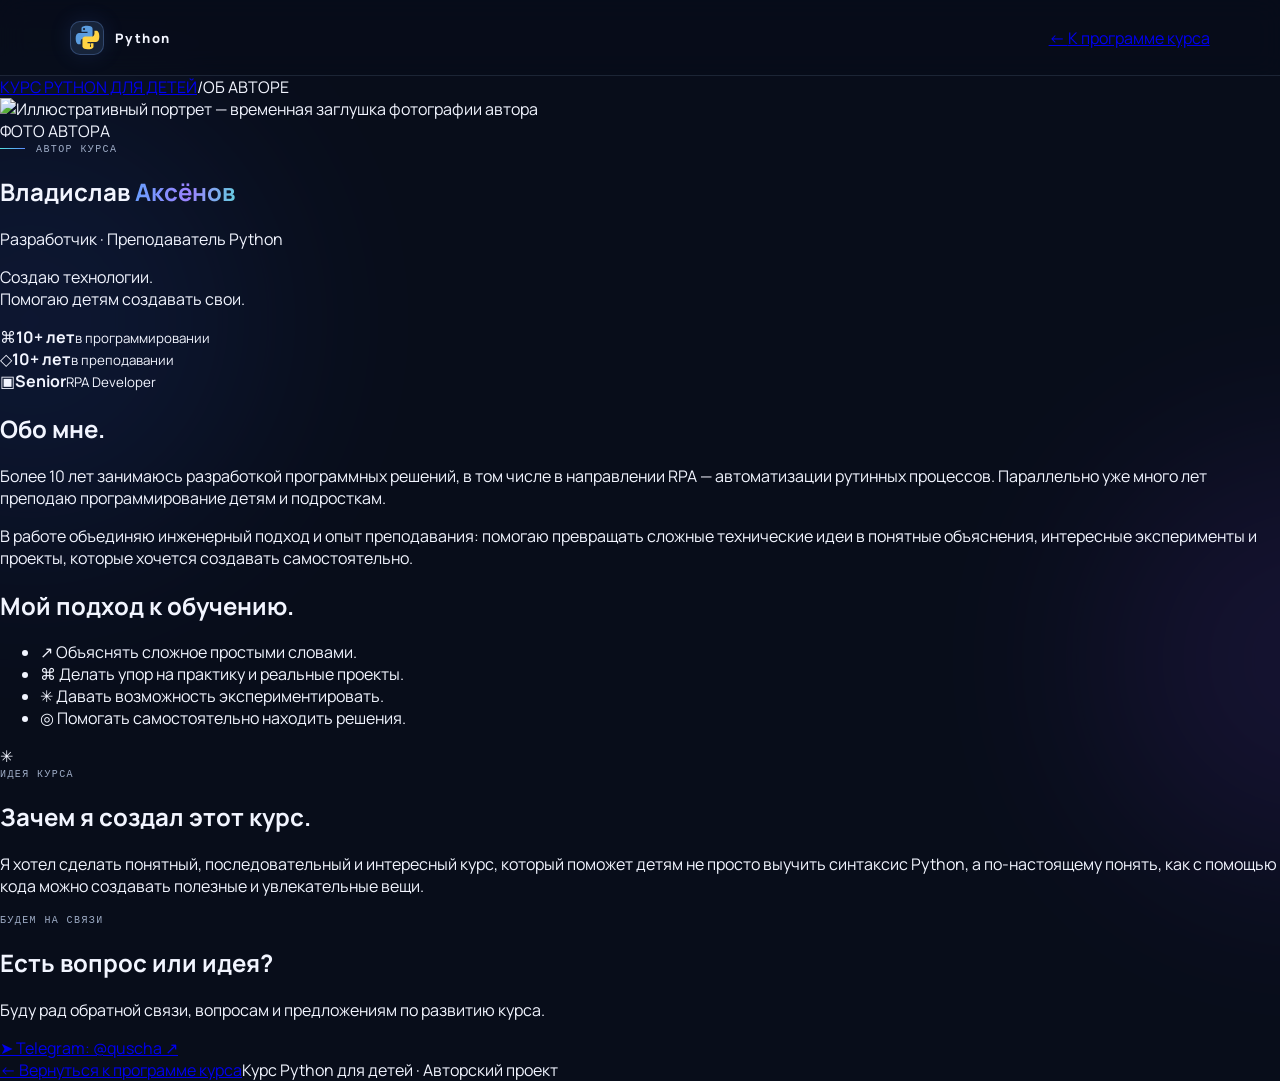
==== about.html @ 87607d3a "Create modern author profile page" ====
<!doctype html>
<html lang="ru">
<head>
  <meta charset="utf-8">
  <meta name="viewport" content="width=device-width, initial-scale=1">
  <meta name="theme-color" content="#080d1a">
  <meta name="description" content="Владислав Аксёнов — автор практического курса Python для детей. Разработчик и преподаватель.">
  <title>Об авторе — курс Python для детей</title>
  <link rel="preconnect" href="https://fonts.googleapis.com">
  <link rel="preconnect" href="https://fonts.gstatic.com" crossorigin>
  <link href="https://fonts.googleapis.com/css2?family=DM+Mono:wght@400;500&family=Manrope:wght@400;500;600;700;800&display=swap" rel="stylesheet">
  <link rel="stylesheet" href="css/style.css">
  <link rel="stylesheet" href="css/author.css">
</head>
<body class="author-page">
  <div class="ambient ambient-one"></div><div class="ambient ambient-two"></div>
  <header class="topbar author-topbar">
    <a class="brand" href="index.html" aria-label="На главную курса Python">
      <span class="brand-mark" aria-hidden="true"><svg viewBox="0 0 32 32" focusable="false"><path fill="#5B9DDF" d="M15.8 2C8.6 2 8.9 5.1 8.9 5.1v4.2h7.1v1.3H6.1S2 10.1 2 17.1s3.6 6.8 3.6 6.8h2.2v-3.1s-.1-3.7 3.6-3.7h7.1s3.5.1 3.5-3.4V5.8S22.5 2 15.8 2Zm-3.9 2.7a1.3 1.3 0 1 1 0 2.6 1.3 1.3 0 0 1 0-2.6Z"/><path fill="#FFD343" d="M16.2 30c7.2 0 6.9-3.1 6.9-3.1v-4.2H16v-1.3h9.9s4.1.5 4.1-6.5-3.6-6.8-3.6-6.8h-2.2v3.1s.1 3.7-3.6 3.7h-7.1S10 14.8 10 18.3v7.9S9.5 30 16.2 30Zm3.9-2.7a1.3 1.3 0 1 1 0-2.6 1.3 1.3 0 0 1 0-2.6Z"/></svg></span><span>Python</span>
    </a>
    <a class="topbar-author-link" href="index.html">← <span>К программе курса</span></a>
  </header>

  <main class="author-shell">
    <div class="author-breadcrumb"><a href="index.html">КУРС PYTHON ДЛЯ ДЕТЕЙ</a><span>/</span><span>ОБ АВТОРЕ</span></div>

    <section class="author-hero" aria-labelledby="author-name">
      <div class="author-photo-wrap">
        <img class="author-photo" src="assets/author-placeholder.svg" alt="Иллюстративный портрет — временная заглушка фотографии автора">
        <div class="photo-corner photo-corner-top"></div><div class="photo-corner photo-corner-bottom"></div>
        <span class="photo-note">ФОТО АВТОРА</span>
      </div>

      <div class="author-intro">
        <div class="eyebrow"><span class="eyebrow-line"></span> АВТОР КУРСА</div>
        <h1 id="author-name">Владислав <span class="gradient-text">Аксёнов</span></h1>
        <p class="author-role">Разработчик · Преподаватель Python</p>
        <p class="author-manifesto">Создаю технологии.<br>Помогаю детям создавать свои.</p>

        <div class="author-stats" aria-label="Опыт и специализация">
          <article class="author-stat"><span class="stat-icon" aria-hidden="true">⌘</span><strong>10+ лет</strong><small>в программировании</small></article>
          <article class="author-stat"><span class="stat-icon" aria-hidden="true">◇</span><strong>10+ лет</strong><small>в преподавании</small></article>
          <article class="author-stat"><span class="stat-icon" aria-hidden="true">▣</span><strong>Senior</strong><small>RPA Developer</small></article>
        </div>

        <div class="author-details">
          <section class="author-about">
            <h2>Обо мне<span>.</span></h2>
            <p>Более 10 лет занимаюсь разработкой программных решений, в том числе в направлении RPA — автоматизации рутинных процессов. Параллельно уже много лет преподаю программирование детям и подросткам.</p>
            <p>В работе объединяю инженерный подход и опыт преподавания: помогаю превращать сложные технические идеи в понятные объяснения, интересные эксперименты и проекты, которые хочется создавать самостоятельно.</p>
          </section>
          <section class="author-approach">
            <h2>Мой подход к обучению<span>.</span></h2>
            <ul class="approach-list">
              <li><span>↗</span> Объяснять сложное простыми словами.</li>
              <li><span>⌘</span> Делать упор на практику и реальные проекты.</li>
              <li><span>✳</span> Давать возможность экспериментировать.</li>
              <li><span>◎</span> Помогать самостоятельно находить решения.</li>
            </ul>
          </section>
        </div>
      </div>
    </section>

    <section class="author-bottom">
      <article class="author-mission">
        <div class="mission-mark" aria-hidden="true">✳</div>
        <div><div class="eyebrow">ИДЕЯ КУРСА</div><h2>Зачем я создал этот курс<span>.</span></h2>
          <p>Я хотел сделать понятный, последовательный и интересный курс, который поможет детям не просто выучить синтаксис Python, а по-настоящему понять, как с помощью кода можно создавать полезные и увлекательные вещи.</p>
        </div>
      </article>
      <article class="author-contact">
        <div class="eyebrow">БУДЕМ НА СВЯЗИ</div><h2>Есть вопрос или идея?</h2>
        <p>Буду рад обратной связи, вопросам и предложениям по развитию курса.</p>
        <a class="author-telegram" href="https://t.me/quscha" target="_blank" rel="noopener noreferrer"><span aria-hidden="true">➤</span> Telegram: @quscha <span class="telegram-arrow" aria-hidden="true">↗</span></a>
      </article>
    </section>
    <footer class="author-footer"><a href="index.html">← Вернуться к программе курса</a><span>Курс Python для детей · Авторский проект</span></footer>
  </main>
</body>
</html>
---- css/style.css ----
:root{--bg:#080d1a;--panel:#10182a;--panel-2:#131e33;--text:#f2f5ff;--muted:#929db4;--blue:#5a8cff;--cyan:#55e0dc;--purple:#a28aff;--line:rgba(160,181,225,.14);--mono:"DM Mono",monospace;--sans:"Manrope",sans-serif}
*{box-sizing:border-box}html{scroll-behavior:smooth}body{margin:0;background:var(--bg);color:var(--text);font-family:var(--sans);overflow-x:hidden}button,a{font:inherit}button{color:inherit}.ambient{position:absolute;pointer-events:none;border-radius:50%;filter:blur(100px);opacity:.13;z-index:-1}.ambient-one{width:460px;height:460px;background:#315bce;top:90px;left:-200px}.ambient-two{width:420px;height:420px;background:#713cce;top:450px;right:-240px}
.topbar{height:76px;padding:0 5.5vw;border-bottom:1px solid var(--line);display:flex;align-items:center;justify-content:space-between;position:relative;z-index:5;background:rgba(8,13,26,.72);backdrop-filter:blur(14px)}.brand{display:flex;gap:11px;align-items:center;text-decoration:none;color:var(--text);font-weight:800;letter-spacing:.12em;font-size:13px}.brand-mark{display:grid;place-items:center;width:34px;height:34px;border-radius:10px;background:#17243a;border:1px solid #6f9de94d;box-shadow:0 0 22px #557eff22}.brand-mark svg{display:block;width:27px;height:27px}.topbar-meta,.eyebrow,.progress-label{font:10px var(--mono);letter-spacing:.14em;color:#8e9bb5}.status-dot,.window-footer i{display:inline-block;width:6px;height:6px;border-radius:50%;background:var(--cyan);box-shadow:0 0 10px var(--cyan);margin-right:9px}.meta-divider{margin:0 14px;color:#4a5773}.icon-button{border:1px solid var(--line);background:#111a2c;border-radius:10px;width:40px;height:40px;font-size:19px;cursor:pointer}.menu-toggle{display:none}
.page-shell{width:min(1180px,89vw);margin:auto}.hero{min-height:625px;display:grid;grid-template-columns:1fr 1fr;align-items:center;gap:55px;padding-top:54px;padding-bottom:78px}.eyebrow{display:flex;align-items:center;gap:11px;color:#9eacc6}.eyebrow-line{width:25px;height:1px;background:linear-gradient(90deg,var(--cyan),var(--blue))}.hero h1{font-size:clamp(58px,7.2vw,96px);line-height:.99;letter-spacing:-.075em;margin:31px 0 23px;font-weight:800}.gradient-text{background:linear-gradient(100deg,#6b9dff 5%,#9c83ff 55%,#58ded8 110%);-webkit-background-clip:text;background-clip:text;color:transparent}.hero-description{max-width:425px;color:#a5b0c5;font-size:16px;line-height:1.8}.hero-actions{display:flex;align-items:center;gap:25px;margin-top:35px}.button{border:0;border-radius:10px;padding:15px 20px;font-size:13px;font-weight:700;cursor:pointer;transition:transform .2s,box-shadow .2s}.button:hover{transform:translateY(-2px)}.button-primary{background:linear-gradient(110deg,#477df5,#8164ed);box-shadow:0 9px 30px #5b74ee35;color:white}.button-primary span{font-size:18px;margin-left:18px}.text-link{font-size:12px;color:#aebad0;text-decoration:none}.text-link span{margin-left:8px;color:var(--cyan)}.hero-stats{display:flex;gap:42px;margin-top:55px}.hero-stats div{display:flex;flex-direction:column;gap:5px}.hero-stats strong{font:24px var(--mono);letter-spacing:-.06em}.hero-stats span{font:9px var(--mono);letter-spacing:.1em;color:#71809d}
.hero-visual{height:440px;position:relative;display:grid;place-items:center}.orbit{position:absolute;border:1px solid #8aa7ff16;border-radius:50%;transform:rotate(-24deg)}.orbit-a{width:460px;height:290px}.orbit-b{width:540px;height:360px;transform:rotate(25deg);border-color:#5ce2d51a}.code-window{position:relative;z-index:2;width:min(440px,100%);border:1px solid #94b2f32b;border-radius:15px;background:linear-gradient(145deg,#151f35ed,#0e1728f5);box-shadow:0 30px 90px #0008,0 0 55px #4977e51b;transform:rotate(-3deg)}.window-bar{height:47px;border-bottom:1px solid var(--line);display:flex;align-items:center;padding:0 17px;gap:15px;color:#8796b3;font:10px var(--mono)}.window-dots{display:flex;gap:5px}.window-dots i{width:7px;height:7px;border-radius:50%;background:#52617c}.window-dots i:first-child{background:#f17d8c}.window-dots i:nth-child(2){background:#f3c36b}.window-dots i:nth-child(3){background:#6bd8b1}.window-language{margin-left:auto;color:#668bff}.code-content{padding:22px 20px 25px;font:12px/2.3 var(--mono);color:#d9e4ff}.line-no{display:inline-block;width:31px;color:#53627f}.code-purple{color:#ba9cff}.code-blue{color:#72b7ff}.code-green{color:#85dfc6}.code-cursor-row{height:27px}.cursor{display:inline-block;width:7px;height:15px;background:#80a3ff;vertical-align:middle;animation:blink 1s steps(2) infinite}.window-footer{border-top:1px solid var(--line);padding:12px 18px;display:flex;justify-content:space-between;color:#71819d;font:9px var(--mono);letter-spacing:.08em}.window-footer i{width:5px;height:5px}.floating-chip{position:absolute;z-index:3;background:#17233a;border:1px solid #90a9e52b;border-radius:9px;padding:11px 14px;color:#b7c5df;font-size:10px;box-shadow:0 10px 35px #0005}.floating-chip span{color:var(--cyan);margin-right:7px}.chip-top{top:72px;right:0}.chip-bottom{bottom:70px;left:0}.visual-cross{position:absolute;color:#5f82dd;font:22px var(--mono);opacity:.7}.cross-one{top:35px;left:18%}.cross-two{bottom:28px;right:16%}@keyframes blink{50%{opacity:0}}
.curriculum{padding:47px 0 105px;border-top:1px solid var(--line)}.section-heading{display:flex;justify-content:space-between;align-items:end;margin-bottom:38px}.section-heading h2{font-size:clamp(32px,4vw,48px);letter-spacing:-.06em;margin:13px 0 0}.heading-period{color:var(--cyan)}.section-heading>p{font-size:12px;line-height:1.8;color:var(--muted);margin:0 0 4px}.progress-overview{display:grid;grid-template-columns:145px 1fr auto;gap:25px;align-items:center;padding:18px 20px;background:#10192a9c;border:1px solid var(--line);border-radius:12px;margin-bottom:24px}.progress-overview>div:first-child{display:flex;flex-direction:column;gap:6px}.progress-overview strong{font:23px var(--mono)}.progress-overview small{font:10px var(--sans);color:var(--muted)}.progress-track{height:4px;border-radius:10px;background:#27334b;overflow:hidden}.progress-track span{display:block;height:100%;background:linear-gradient(90deg,var(--blue),var(--cyan))}.progress-caption{color:#8290aa;font:10px var(--mono)}.module-grid{display:grid;grid-template-columns:repeat(3,1fr);gap:14px}.module-card{position:relative;min-height:202px;padding:21px;background:linear-gradient(145deg,#121d31d9,#0e1728e8);border:1px solid var(--line);border-radius:13px;text-align:left;cursor:pointer;transition:transform .2s,border-color .2s,background .2s;overflow:hidden}.module-card:hover{transform:translateY(-4px);border-color:#678ff35e;background:#17243b}.module-card:before{content:"";position:absolute;width:130px;height:130px;right:-65px;bottom:-75px;border-radius:50%;background:var(--accent);filter:blur(48px);opacity:.17}.module-top{display:flex;justify-content:space-between;align-items:center}.module-number{font:10px var(--mono);color:var(--accent);letter-spacing:.12em}.module-icon{font-size:19px;color:var(--accent)}.module-card h3{font-size:17px;letter-spacing:-.04em;margin:23px 0 7px}.module-card p{font-size:11px;color:#96a3ba;margin:0;line-height:1.6}.module-bottom{display:flex;justify-content:space-between;align-items:center;margin-top:21px;color:#71819d;font:9px var(--mono);letter-spacing:.06em}.module-arrow{color:var(--accent);font-size:16px}

.course-drawer{position:fixed;z-index:20;top:0;right:0;height:100dvh;width:min(430px,92vw);background:#0e1728;border-left:1px solid var(--line);transform:translateX(105%);transition:transform .28s ease;padding:27px;overflow:auto}.course-drawer.open{transform:translateX(0)}.drawer-header{display:flex;justify-content:space-between;align-items:center;padding-bottom:22px;border-bottom:1px solid var(--line)}.drawer-header h2{margin:8px 0 0;font-size:23px}.drawer-backdrop{position:fixed;inset:0;background:#030712b8;backdrop-filter:blur(3px);z-index:19;opacity:0;pointer-events:none;transition:opacity .25s}.drawer-backdrop.open{opacity:1;pointer-events:auto}.drawer-module{padding:19px 0;border-bottom:1px solid var(--line)}.drawer-module-title{display:flex;justify-content:space-between;color:#aab8d1;font-size:12px;font-weight:700;margin-bottom:12px}.drawer-lesson{width:100%;display:flex;align-items:center;gap:12px;text-align:left;border:0;background:transparent;color:#98a6bf;padding:9px 8px;border-radius:7px;font-size:11px;cursor:pointer}.drawer-lesson:hover{background:#1a2942;color:white}.drawer-lesson span:first-child{font:10px var(--mono);color:#7285aa}.drawer-lesson.current{color:white;background:#202e4a}.drawer-lesson .lesson-state{margin-left:auto;color:#71819d;font:9px var(--mono)}
.lesson-view{display:none;position:fixed;inset:0;z-index:10;background:radial-gradient(ellipse at 75% 18%,#26356a45,transparent 42%),#080d1a}.lesson-view.active{display:flex;flex-direction:column}.lesson-topbar{height:70px;flex-shrink:0;padding:0 4vw;border-bottom:1px solid var(--line);display:flex;align-items:center;justify-content:space-between}.back-button{border:0;background:none;color:#aab8d0;font-size:12px;cursor:pointer}.back-button span{margin-left:8px}.lesson-crumb{font:10px var(--mono);color:#8190ac;letter-spacing:.06em}.slide-stage{width:min(1060px,86vw);margin:auto;flex:1;min-height:0;display:flex;align-items:flex-start;padding:45px 0;overflow-y:auto;overscroll-behavior:contain}.slide-content{width:100%;margin:auto 0;animation:slideIn .35s ease}.slide-kicker{font:10px var(--mono);letter-spacing:.15em;color:var(--cyan);text-transform:uppercase;margin-bottom:22px}.slide-title{font-size:clamp(38px,6vw,72px);letter-spacing:-.065em;line-height:1.08;margin:0 0 22px;max-width:900px}.slide-lead{font-size:clamp(15px,2vw,20px);line-height:1.7;color:#aab8cf;max-width:720px}.slide-note{margin-top:34px;padding:16px 19px;border-left:2px solid var(--cyan);background:#142139;border-radius:0 9px 9px 0;color:#b8c7df;font-size:13px;max-width:700px}.slide-columns{display:grid;grid-template-columns:1fr 1fr;gap:20px;margin-top:35px}.slide-panel{padding:23px;border:1px solid var(--line);border-radius:12px;background:#101a2d}.slide-panel h3{font-size:15px;margin:0 0 11px}.slide-panel p{font-size:13px;line-height:1.7;color:#a4b1c9;margin:0}.placeholder-label{display:inline-flex;padding:7px 10px;border:1px solid #a28aff55;background:#a28aff12;color:#c1aeff;border-radius:6px;font:9px var(--mono);letter-spacing:.08em;margin-bottom:20px}.lesson-controls{height:75px;flex-shrink:0;border-top:1px solid var(--line);display:flex;align-items:center;padding:0 4vw;gap:22px}.slide-progress{height:3px;background:#26334c;flex:1;border-radius:5px;overflow:hidden}.slide-progress span{display:block;height:100%;width:0;background:linear-gradient(90deg,var(--blue),var(--cyan));transition:width .25s}.slide-counter{font:10px var(--mono);color:#8493ae;white-space:nowrap}.slide-buttons{display:flex;gap:8px}.nav-button{width:38px;height:38px;border:1px solid var(--line);background:#121d30;border-radius:9px;font-size:17px;cursor:pointer}.nav-button:disabled{opacity:.3;cursor:default}.nav-next{background:#5a78e5;border-color:#5a78e5}.fullscreen-button{margin-left:9px;color:#aab9d2}
@keyframes slideIn{from{opacity:0;transform:translateY(10px)}to{opacity:1;transform:translateY(0)}}
@media(max-width:850px){.hero{gap:20px;grid-template-columns:1fr 1fr}.hero h1{font-size:70px}.hero-visual{transform:scale(.9)}.module-grid{grid-template-columns:repeat(2,1fr)}.topbar{padding:0 5vw}}
@media(max-width:620px){.topbar{height:65px}.topbar-meta{display:none}.menu-toggle{display:block}.page-shell{width:88vw}.hero{grid-template-columns:1fr;padding-top:65px;padding-bottom:55px;gap:5px}.hero h1{font-size:clamp(62px,17vw,88px);margin-top:25px}.hero-description{font-size:14px}.hero-actions{gap:16px;flex-wrap:wrap}.hero-stats{margin-top:40px;gap:35px}.hero-visual{height:330px;margin:0 -12px;transform:scale(.86)}.chip-top{right:0}.chip-bottom{left:0}.curriculum{padding-top:35px}.section-heading{display:block}.section-heading>p{margin-top:15px}.progress-overview{grid-template-columns:1fr auto;gap:12px}.progress-track{grid-column:1/-1;grid-row:2}.progress-caption{font-size:9px}.module-grid{grid-template-columns:1fr;gap:10px}.module-card{min-height:170px}.lesson-topbar{height:60px;padding:0 5vw}.lesson-crumb{display:none}.slide-stage{width:88vw;padding:25px 0}.slide-title{font-size:42px}.slide-columns{grid-template-columns:1fr;gap:10px}.lesson-controls{height:65px;padding:0 5vw;gap:12px}.fullscreen-button{display:none}.slide-counter{font-size:9px}.slide-buttons{gap:5px}.nav-button{width:35px;height:35px}.slide-lead{font-size:15px}}
@media(prefers-reduced-motion:reduce){*,*:before,*:after{scroll-behavior:auto!important;animation-duration:.01ms!important;transition-duration:.01ms!important}}
/* Lesson content components */
.code-example,.code-output{max-width:780px;margin-top:24px;border:1px solid #819bd52c;border-radius:12px;overflow:hidden;background:#0d1627;box-shadow:0 14px 40px #0003}
.code-caption,.output-caption{padding:10px 16px;border-bottom:1px solid var(--line);font:9px var(--mono);letter-spacing:.13em;color:#8496b8;background:#111d31}
.code-pre,.output-pre{margin:0;padding:20px 22px;white-space:pre-wrap;overflow-wrap:anywhere;font:clamp(12px,1.4vw,15px)/1.85 var(--mono);color:#a9d8ff}
.code-output{max-width:780px;margin-top:12px;background:#0c1c20;border-color:#5bd9c52b}
.output-caption{background:#102329;color:#70dcca}
.output-pre{color:#a8e8d9}
.slide-checklist{list-style:none;padding:0;margin:28px 0 0;display:grid;gap:12px;max-width:760px}
.slide-checklist li{position:relative;padding:13px 16px 13px 43px;border:1px solid var(--line);border-radius:9px;background:#111c30;color:#b8c5dc;font-size:13px;line-height:1.55}
.slide-checklist li:before{content:"✓";position:absolute;left:16px;color:var(--cyan);font-weight:800}
.reveal-area{display:grid;gap:9px;margin-top:22px;max-width:780px}
.reveal-item{display:flex;gap:13px;align-items:flex-start;padding:13px 16px;border:1px solid #5c9ce83b;border-radius:9px;background:#14243b;animation:slideIn .25s ease}
.reveal-number{font:10px var(--mono);color:var(--cyan);padding-top:3px}
.reveal-item p{margin:0;color:#d0dcf1;font-size:13px;line-height:1.6}
.reveal-hint{padding:10px 13px;color:#8192b2;font:9px var(--mono);letter-spacing:.12em}
@media(max-width:620px){.code-pre,.output-pre{padding:15px;font-size:12px}.slide-checklist li{font-size:12px}.slide-panel{padding:17px}}

/* Keep slide transitions separate from progressive answer reveals. */
.slide-content{animation:none}
.slide-content.slide-enter{animation:slideIn .35s ease}
.reveal-item{animation:revealIn .25s ease both}
@keyframes revealIn{from{opacity:0;transform:translateY(7px)}to{opacity:1;transform:translateY(0)}}
/* Hide the scrollbar in the lesson viewport on desktop and mobile, while keeping scrolling. */
.slide-stage{scrollbar-width:none;-ms-overflow-style:none}
.slide-stage::-webkit-scrollbar{display:none;width:0;height:0}


/* Floating Telegram feedback link */
.telegram-feedback{position:fixed;right:26px;bottom:24px;z-index:8;display:flex;align-items:center;gap:12px;min-width:238px;padding:13px 15px;border:1px solid #5b9ddf55;border-radius:15px;background:linear-gradient(135deg,#172943f5,#111d32f5);box-shadow:0 12px 34px #0005;color:#edf5ff;text-decoration:none;backdrop-filter:blur(12px);transition:transform .2s ease,border-color .2s ease,box-shadow .2s ease}
.telegram-feedback:hover{transform:translateY(-3px);border-color:#5b9dDF;box-shadow:0 16px 38px #0007}
.telegram-feedback-icon{width:38px;height:38px;flex:0 0 38px;display:grid;place-items:center;border-radius:11px;background:#229ed91f;color:#54b9f5}
.telegram-feedback-icon svg{width:21px;height:21px}
.telegram-feedback-copy{display:grid;gap:3px;flex:1}
.telegram-feedback-copy strong{font-size:12px;font-weight:800;letter-spacing:-.01em}
.telegram-feedback-copy small{font-size:10px;color:#9eafca}
.telegram-feedback-arrow{font-size:16px;color:#70bff1}
@media(max-width:620px){.telegram-feedback{right:14px;bottom:14px;min-width:0;padding:10px 12px;gap:9px;border-radius:13px}.telegram-feedback-icon{width:34px;height:34px;flex-basis:34px}.telegram-feedback-copy strong{font-size:11px}.telegram-feedback-copy small{font-size:9px}}
@media(prefers-reduced-motion:reduce){.telegram-feedback{transition:none}}


/* Simple variable-as-a-labeled-box illustration */
.variable-diagram-wrap{max-width:640px;margin:26px 0 8px;padding:20px 22px;border:1px solid #6d91d633;border-radius:14px;background:linear-gradient(135deg,#14243b,#101a2c)}
.variable-diagram{display:grid;grid-template-columns:1fr 42px 1fr;align-items:end;gap:10px}
.variable-diagram-column{display:grid;gap:9px}
.variable-diagram-label{font:9px var(--mono);letter-spacing:.1em;color:#91a5c5;text-align:center}
.variable-diagram-box{min-height:74px;display:grid;place-items:center;border-radius:11px;font:600 23px var(--mono)}
.variable-name{border:1px solid #6ba8ef77;background:#24466a;color:#b8dcff}
.variable-value{border:1px solid #e7bd5b77;background:#514126;color:#ffe4a1}
.variable-diagram-arrow{align-self:center;text-align:center;color:#8fa7ca;font-size:25px;padding-bottom:7px}
.variable-diagram-caption{margin-top:13px;text-align:center;color:#aabbd4;font:11px var(--mono)}
@media(max-width:620px){.variable-diagram-wrap{padding:15px}.variable-diagram{grid-template-columns:1fr 28px 1fr}.variable-diagram-box{min-height:60px;font-size:19px}.variable-diagram-caption{font-size:9px}}


/* Interactive variable playground — site's dark glass/code visual style */
.variable-lab{width:min(760px,100%);margin:28px 0 10px;padding:18px;border:1px solid #91a9e52b;border-radius:16px;background:linear-gradient(145deg,#121e3eef,#0d1728f5);box-shadow:0 18px 50px #0004}
.variable-lab-tabs{display:flex;flex-wrap:wrap;gap:8px;margin-bottom:16px}
.variable-lab-tab{padding:8px 13px;border:1px solid var(--line);border-radius:8px;background:#101a2d;color:#91a2bf;font:11px var(--mono);cursor:pointer}
.variable-lab-tab.is-active{border-color:#5a8cff88;background:#26385b;color:#dce7ff;box-shadow:0 0 18px #557eff20}
.variable-lab-main{display:grid;grid-template-columns:1fr 1fr;gap:12px;align-items:stretch}
.variable-lab-box{min-height:145px;border:1px solid #6c8fc64a;border-radius:12px;background:linear-gradient(145deg,#1a2b46,#142139);overflow:hidden;transition:border-color .2s,transform .2s}
.variable-lab-box.is-over{border-color:var(--cyan);transform:scale(1.015)}
.variable-lab-box-head{display:flex;align-items:center;justify-content:space-between;padding:11px 13px;border-bottom:1px solid #91a9e522}
.variable-lab-box-name{font:600 13px var(--mono);color:#a9c6ff}
.variable-lab-box-tag,.variable-lab-choices-label,.variable-lab-code-label{font:9px var(--mono);letter-spacing:.1em;color:#7789a8}
.variable-lab-box-body{min-height:76px;display:grid;place-items:center;padding:12px}
.variable-lab-value{padding:12px 18px;border:1px solid #70d9ce55;border-radius:10px;background:linear-gradient(135deg,#183e49,#1c3449);color:#a8f0e2;font:600 17px var(--mono);cursor:grab;box-shadow:0 8px 22px #0003;transition:transform .18s,border-color .18s}
.variable-lab-value:hover{transform:translateY(-2px);border-color:#70d9ce}
.variable-lab-value:active{cursor:grabbing}
.variable-lab-empty{color:#71829f;font-size:12px}
.variable-lab-hint{padding:0 12px 12px;text-align:center;color:#8293b0;font-size:10px}
.variable-lab-side{display:flex}
.variable-lab-drop{display:grid;place-items:center;min-height:145px;width:100%;padding:16px;border:1px dashed #6b83aa66;border-radius:12px;background:#101a2a;color:#7f91ae;text-align:center;font-size:11px;transition:border-color .2s,background .2s}
.variable-lab-drop.is-ready{border-color:#5a8cff88;background:#172641;color:#a9c6ff}
.variable-lab-drop.is-over{border-color:var(--cyan);background:#16313a;color:#b6f5e9}
.variable-lab-choices-label{margin:18px 0 9px}
.variable-lab-choices{display:flex;flex-wrap:wrap;gap:7px}
.variable-lab-chip{padding:7px 10px;border:1px solid #91a9e52b;border-radius:7px;background:#16243a;color:#b6c7e4;font:10px var(--mono);cursor:pointer}
.variable-lab-chip:hover{border-color:#5a8cff88;background:#203252}
.variable-lab-code{margin-top:16px;padding:13px 15px;border:1px solid #55e0dc2e;border-radius:10px;background:#091321}
.variable-lab-code-label{margin-bottom:8px;color:#6e9b9b}
.variable-lab-code-line{color:#8de6d3;font:14px var(--mono);overflow-wrap:anywhere}
.variable-lab-actions{display:flex;flex-wrap:wrap;gap:8px;margin-top:12px}
.variable-lab-action,.variable-lab-reset{padding:9px 12px;border:1px solid #91a9e533;border-radius:8px;background:#17243a;color:#c0cee6;font-size:10px;cursor:pointer}
.variable-lab-action:hover,.variable-lab-reset:hover{border-color:#6b94e8}
.variable-lab-action:disabled{opacity:.35;cursor:default}
.variable-lab-reset{margin-left:auto;color:#92a1bb}
@media(max-width:620px){.variable-lab{padding:13px}.variable-lab-main{grid-template-columns:1fr}.variable-lab-box,.variable-lab-drop{min-height:112px}.variable-lab-reset{margin-left:0}}

/* Выбор конкретного занятия внутри карточки модуля */
.module-entry{min-width:0}
.module-card.is-expanded{border-color:var(--accent);border-radius:13px 13px 0 0;transform:none}
.module-card.is-expanded .module-arrow{transform:rotate(45deg)}
.module-arrow{transition:transform .2s}
.module-lessons{padding:8px 10px 10px;background:#0d1729;border:1px solid var(--line);border-top:0;border-radius:0 0 13px 13px}
.module-lessons[hidden]{display:none}
.module-lesson{display:flex;align-items:center;gap:9px;width:100%;padding:10px 7px;border:0;border-radius:7px;background:transparent;color:#aab8cf;text-align:left;font:11px var(--sans);cursor:pointer}
.module-lesson:hover{background:#1a2942;color:#fff}
.module-lesson-number{flex:0 0 22px;color:#7185aa;font:10px var(--mono)}
.module-lesson-name{flex:1;line-height:1.45}
.module-lesson-status{color:#71819d;font:9px var(--mono);white-space:nowrap}
.module-lesson-status.is-ready,.drawer-lesson.is-ready .lesson-state{color:#67d9bd}
.drawer-lesson.is-ready .lesson-state{font-weight:700}

/* Компактные индикаторы занятий прямо в карточке модуля */
.module-grid{align-items:stretch}
.module-entry{min-width:0;height:100%}
.module-card{display:block;width:100%;height:100%;min-height:202px;cursor:default}
.module-lesson-squares{display:flex;gap:8px;margin-top:17px}
.module-lesson-square{display:grid;place-items:center;width:30px;height:30px;padding:0;border:1px solid #66738a55;border-radius:7px;background:#202b3d;color:#8491a7;font:11px var(--mono);cursor:not-allowed;opacity:.8}
.module-lesson-square.is-ready{border-color:#42c9a477;background:#123b39;color:#75e4c5;cursor:pointer;opacity:1;transition:transform .18s,border-color .18s,background .18s}
.module-lesson-square.is-ready:hover{transform:translateY(-2px);border-color:#70e8c8;background:#185047}
.module-lesson-square:focus-visible{outline:2px solid var(--cyan);outline-offset:3px}
.module-card .module-bottom{margin-top:17px}
.module-arrow{display:none}


/* Mobile layout fixes: keep every element inside the viewport and make slides scroll naturally. */
@media(max-width:620px){
  html,body{width:100%;max-width:100%;overflow-x:clip}
  .page-shell{width:calc(100% - 32px);max-width:100%}
  .hero-visual{max-width:100%;overflow:visible}
  .module-grid,.module-entry,.module-card{min-width:0;max-width:100%}
  .lesson-view{width:100%;max-width:100%;overflow:hidden}
  .lesson-topbar{width:100%;min-width:0}
  .slide-stage{
    width:calc(100% - 32px);
    max-width:100%;
    margin:0 auto;
    padding:22px 0 28px;
    align-items:safe center;
    overflow-x:hidden;
    overflow-y:auto;
  }
  .slide-content{width:100%;min-width:0;flex:0 0 auto}
  .slide-kicker{font-size:9px;letter-spacing:.1em;line-height:1.5;margin-bottom:14px}
  .slide-title{font-size:clamp(29px,8vw,39px);line-height:1.12;letter-spacing:-.055em;margin-bottom:15px;overflow-wrap:anywhere}
  .slide-lead{font-size:14px;line-height:1.6;overflow-wrap:anywhere}
  .slide-note{margin-top:20px;padding:13px 14px;font-size:12px;line-height:1.55}
  .slide-columns{margin-top:20px}
  .code-example,.code-output{max-width:100%;width:100%;margin-top:17px}
  .code-pre,.output-pre{white-space:pre-wrap;overflow-wrap:anywhere;word-break:normal;font-size:11px;line-height:1.65;padding:12px}
  .slide-checklist{margin-top:18px;gap:8px}
  .slide-checklist li{padding:11px 12px 11px 36px;font-size:11px}
  .slide-checklist li:before{left:12px}
  .reveal-area{margin-top:16px;gap:7px}
  .reveal-item{padding:11px 12px;gap:9px}
  .reveal-item p{font-size:12px;line-height:1.5}
  .lesson-controls{width:100%;padding:0 16px;gap:9px}
  .slide-progress{min-width:24px}
  .slide-counter{white-space:nowrap;font-size:9px}
  .slide-buttons{flex-shrink:0}
  .telegram-feedback{
    left:12px;
    right:12px;
    bottom:calc(10px + env(safe-area-inset-bottom));
    width:auto;
    min-width:0;
    max-width:none;
    justify-content:center;
    padding:9px 12px;
    gap:9px;
    border-radius:13px;
  }
  .telegram-feedback-icon{width:32px;height:32px;flex:0 0 32px}
  .telegram-feedback-copy strong{font-size:11px}
  .telegram-feedback-copy small{font-size:9px}
}
@media(max-width:380px){
  .slide-stage{width:calc(100% - 26px)}
  .slide-title{font-size:29px}
  .lesson-controls{padding:0 12px;gap:7px}
  .nav-button{width:33px;height:33px}
  .slide-counter{font-size:8px}
  .telegram-feedback{left:9px;right:9px}
}


/* Final mobile viewport correction for Chrome on Android. */
@media(max-width:620px){
  .telegram-feedback{
    position:fixed!important;box-sizing:border-box!important;
    left:10px!important;right:10px!important;width:auto!important;
    max-width:calc(100vw - 20px)!important;min-width:0!important;
    margin:0!important;transform:none!important;
    display:flex!important;flex-direction:row!important;
    align-items:center!important;overflow:hidden;
  }
  .telegram-feedback-copy{min-width:0;max-width:100%;flex:1 1 auto}
  .telegram-feedback-copy strong,.telegram-feedback-copy small{display:block;white-space:normal;overflow-wrap:anywhere}
  .telegram-feedback-arrow{flex:0 0 auto}
  .slide-stage{
    display:flex;flex-direction:column;align-items:stretch;
    justify-content:flex-start;min-height:0;height:auto;
    overflow-x:hidden;overflow-y:auto;-webkit-overflow-scrolling:touch;
  }
  .slide-content{flex:0 0 auto;width:100%;margin-block:auto}
}


/* Prevent the home page artwork from creating a horizontal scroll area on phones. */
@media(max-width:620px){
  html,body,#app,main{width:100%;max-width:100%;overflow-x:clip}
  .page-shell{width:calc(100% - 28px);max-width:calc(100% - 28px);min-width:0}
  .hero{width:100%;max-width:100%;min-width:0;grid-template-columns:minmax(0,1fr);overflow-x:clip}
  .hero-copy{width:100%;min-width:0;max-width:100%}
  .hero-visual{
    width:100%;min-width:0;max-width:100%;
    margin:0!important;transform:none!important;
    overflow:hidden!important;contain:paint;
  }
  .hero-visual .orbit-a{width:min(460px,120vw);max-width:120vw}
  .hero-visual .orbit-b{width:min(500px,125vw);max-width:125vw}
  .hero-visual .code-window{width:min(440px,calc(100% - 28px));max-width:100%}
  .hero-visual .chip-top{right:4px}
  .hero-visual .chip-bottom{left:4px}
  .curriculum,.section-heading,.module-grid,.module-entry,.module-card{min-width:0;max-width:100%}
}


/* Keep the closed course drawer clipped to the viewport.
   A translated fixed drawer can create horizontal overflow in Android Chrome. */
.course-drawer{
  right:0!important;
  transform:none!important;
  clip-path:inset(0 0 0 100%);
  visibility:hidden;
  pointer-events:none;
  transition:clip-path .28s ease,visibility .28s step-end;
}
.course-drawer.open{
  transform:none!important;
  clip-path:inset(0);
  visibility:visible;
  pointer-events:auto;
  transition:clip-path .28s ease,visibility 0s;
}
@media(max-width:620px){
  html,body{overflow-x:hidden!important}
  #app{overflow-x:clip}
}


/* Mobile home: no duplicate drawer button; the lesson menu remains in lesson view. */
@media(max-width:620px){
  .topbar .menu-toggle{display:none!important}
  html{width:100%;max-width:100%;overflow-x:clip!important}
  body{
    position:relative;
    width:100%;
    max-width:100%;
    overflow-x:clip!important;
    overscroll-behavior-x:none;
  }
  #app{
    position:relative;
    width:100%;
    max-width:100%;
    overflow-x:clip!important;
    contain:layout paint;
  }
  .ambient-one,.ambient-two{display:none}
  .hero,.curriculum{width:100%;max-width:100%;margin-left:auto;margin-right:auto}
  .hero-visual{contain:strict;max-width:100%;overflow:clip!important}
  .orbit{max-width:100%;left:0;right:0;margin-inline:auto}
}


/* Mobile home: remove the decorative hero canvas and hard-clip the page width. */
@media(max-width:620px){
  html,body{
    max-width:100%!important;
    overflow-x:hidden!important;
    overscroll-behavior-x:none;
  }
  body{position:relative!important}
  #app{
    display:block;
    width:100%!important;
    max-width:100%!important;
    overflow-x:hidden!important;
  }
  .hero,.curriculum{
    width:100%!important;
    max-width:100%!important;
    overflow-x:hidden!important;
  }
  .hero-visual{display:none!important}
  .hero-copy{width:100%!important;max-width:100%!important}
  .page-shell{width:calc(100% - 28px)!important;margin-left:auto!important;margin-right:auto!important}
  .ambient{display:none!important}
}

/* Навигация по всем слайдам урока */
.lesson-controls{position:relative}
.slide-counter-button{padding:8px 10px;border:1px solid transparent;border-radius:8px;background:transparent;cursor:pointer;transition:background .2s,border-color .2s,color .2s}
.slide-counter-button:hover,.slide-counter-button[aria-expanded="true"]{border-color:#5b83c955;background:#172640;color:#d9e7ff}
.slide-counter-button:focus-visible{outline:2px solid var(--cyan);outline-offset:2px}
.slide-jump-menu{position:absolute;z-index:30;right:clamp(150px,18vw,230px);bottom:calc(100% + 10px);width:min(360px,calc(100vw - 32px));max-height:min(62vh,520px);overflow-y:auto;padding:8px;border:1px solid #425777;border-radius:13px;background:#101a2c;box-shadow:0 18px 55px #0009;scrollbar-width:thin}
.slide-jump-menu[hidden]{display:none}
.slide-jump-item{display:flex;align-items:center;gap:12px;width:100%;padding:10px 11px;border:1px solid transparent;border-radius:8px;background:transparent;color:#b7c5dc;text-align:left;font:12px var(--sans);cursor:pointer}
.slide-jump-item:hover{background:#1b2a43;color:#fff}
.slide-jump-item.is-current{border-color:#4e9eaa66;background:#15313a;color:#a9f0df}
.slide-jump-number{flex:0 0 26px;color:#8296b7;font:10px var(--mono)}
.slide-jump-item.is-current .slide-jump-number{color:#70dfc8}
.slide-jump-title{min-width:0;line-height:1.4}
@media(max-width:620px){
 .slide-counter-button{padding:7px 5px}
 .slide-jump-menu{right:10px;bottom:calc(100% + 8px);width:min(360px,calc(100vw - 20px));max-height:58vh}
 .slide-jump-item{padding:11px 9px;font-size:11px}
}

/* Подсказка: счётчик слайдов открывает меню навигации. */
.slide-counter-button::after{content:"≡";display:inline-block;margin-left:7px;color:var(--cyan);font:700 13px/1 var(--mono);vertical-align:1px;opacity:.9}
.slide-counter-button:hover::after,.slide-counter-button[aria-expanded="true"]::after{color:#d9e7ff}

/* Interactive function black-box demo */
.function-box-lab{width:min(760px,100%);margin:24px 0 8px;padding:18px;border:1px solid #789bd344;border-radius:15px;background:linear-gradient(145deg,#121f35,#0d1728);box-shadow:0 16px 40px #0003}
.function-box-inputs{display:grid;grid-template-columns:1fr 1fr;gap:12px}
.function-box-field{display:grid;gap:7px;color:#9fb0ca;font:11px var(--mono)}
.function-box-input{width:100%;min-width:0;padding:11px 12px;border:1px solid #526b91;border-radius:9px;background:#0a1424;color:#eef5ff;font:600 17px var(--mono);outline:none}
.function-box-input:focus{border-color:#68a4ff;box-shadow:0 0 0 3px #68a4ff22}
.function-box-run{margin-top:12px;padding:10px 15px;border:1px solid #668de9;background:#3c65c5;color:white;border-radius:9px;font-weight:700;cursor:pointer}
.function-box-run:hover{background:#4b78df}
.function-box-flow{display:grid;justify-items:center;gap:7px;margin:18px 0}
.function-box-values{display:flex;align-items:center;gap:13px}
.function-box-value{min-width:54px;padding:9px 14px;text-align:center;border:1px solid #568fca;border-radius:9px;background:#183653;color:#bfe1ff;font:700 20px var(--mono);overflow-wrap:anywhere}
.function-box-plus{color:#9cacc5;font-size:20px}
.function-box-arrow{color:#8498b8;font-size:23px;line-height:1}
.function-box-machine{width:min(390px,100%);display:grid;justify-items:center;gap:8px;padding:17px;border:2px solid #718ac2;border-radius:14px;background:linear-gradient(145deg,#243653,#17243a);text-align:center;box-shadow:0 0 28px #5279d51a}
.function-box-machine-label,.function-box-result>span,.function-box-code-title{color:#8fa4c5;font:9px var(--mono);letter-spacing:.13em}
.function-box-machine strong{font:700 20px var(--mono);color:#e2ecff}
.function-box-machine code{padding:7px 12px;border:1px solid #39b98155;border-radius:7px;background:#12392f;color:#91e6bd;font:13px var(--mono)}
.function-box-machine>span{color:#aab8cf;font-size:11px}
.function-box-result{display:grid;justify-items:center;gap:6px;padding:12px 20px;border:1px solid #39bd8955;border-radius:11px;background:#10352d;min-width:160px}
.function-box-result strong{color:#8ce6b9;font:800 25px var(--mono)}
.function-box-result.is-updated{animation:functionBoxPop .35s ease}
@keyframes functionBoxPop{50%{transform:scale(1.07);box-shadow:0 0 24px #39bd8955}}
.function-box-code{margin-top:14px;border:1px solid #819bd52c;border-radius:10px;overflow:hidden;background:#0a1424}
.function-box-code-title{padding:9px 12px;border-bottom:1px solid var(--line);background:#111d31}
.function-box-code pre{margin:0;padding:12px;color:#a9d8ff;font:12px/1.65 var(--mono);white-space:pre-wrap}
.function-box-status{margin:12px 0 0;color:#aabbd4;font-size:12px;line-height:1.5}
@media(max-width:620px){.function-box-lab{padding:12px}.function-box-machine{padding:13px}.function-box-inputs{gap:8px}}


/* Horizontal function black-box layout: parameters, function, returned value. */
.function-box-lab{width:100%;max-width:760px;margin:16px 0 8px;padding:16px}
.function-box-flow{display:grid;grid-template-columns:minmax(150px,1fr) 24px minmax(190px,1.35fr) 24px minmax(145px,1fr);align-items:center;justify-items:stretch;gap:10px;margin:14px 0}
.function-box-parameters{display:grid;gap:10px;align-content:center;min-width:0}
.function-box-parameters-title{color:#8fa4c5;font:9px var(--mono);letter-spacing:.13em}
.function-box-parameters .function-box-inputs{grid-template-columns:1fr;gap:9px}
.function-box-parameters .function-box-input{padding:9px 10px;font-size:16px}
.function-box-parameters .function-box-run{margin-top:0;padding:9px 11px;font-size:12px}
.function-box-machine-column{display:grid;gap:9px;min-width:0}
.function-box-machine-column .function-box-values{justify-content:center;gap:9px}
.function-box-machine-column .function-box-machine{width:100%;padding:14px}
.function-box-arrow{text-align:center;font-size:22px;line-height:1}
.function-box-result{min-width:0;padding:12px 10px;text-align:center}
.function-box-result>span{font-size:8px;line-height:1.4}
.function-box-result strong{font-size:23px}
@media(max-width:620px){
 .function-box-lab{padding:12px}
 .function-box-flow{grid-template-columns:1fr;gap:9px}
 .function-box-parameters{grid-template-columns:1fr 1fr;align-items:end}
 .function-box-parameters-title{grid-column:1/-1}
 .function-box-parameters .function-box-inputs{grid-column:1/-1;grid-template-columns:1fr 1fr}
 .function-box-parameters .function-box-run{grid-column:1/-1}
 .function-box-arrow{transform:rotate(90deg)}
 .function-box-machine-column{width:100%}
 .function-box-machine-column .function-box-machine{max-width:390px;justify-self:center}
 .function-box-result{justify-self:center;min-width:160px}
}
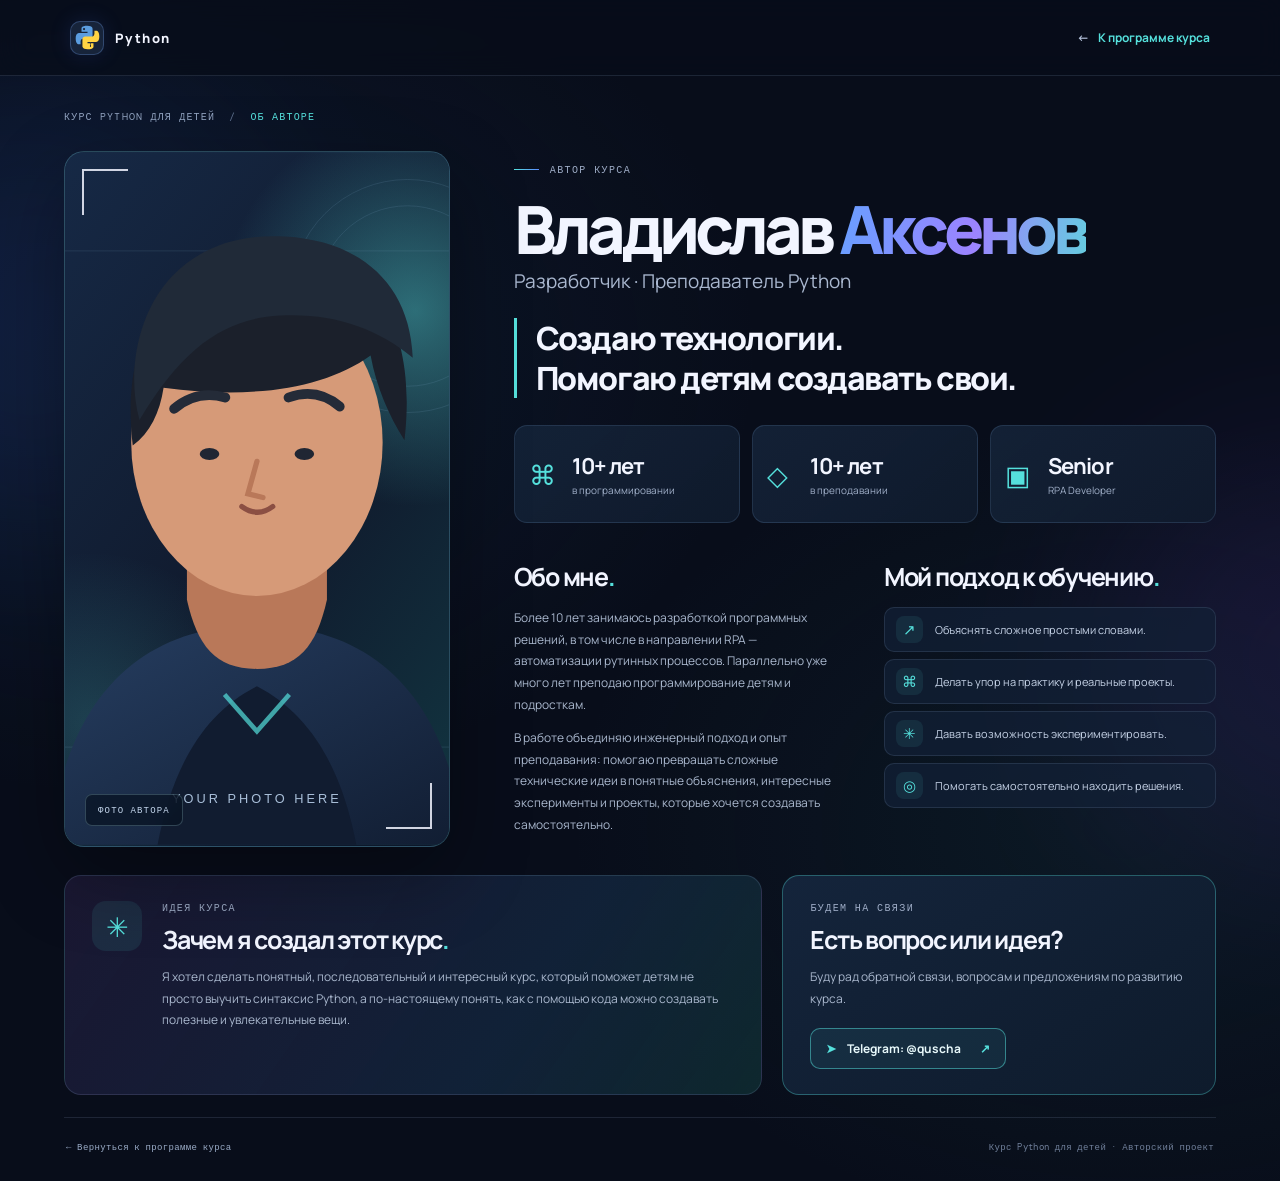
==== commit d0b8706d: "Correct author surname spelling" ====
--- a/about.html
+++ b/about.html
@@ -4,7 +4,7 @@
   <meta charset="utf-8">
   <meta name="viewport" content="width=device-width, initial-scale=1">
   <meta name="theme-color" content="#080d1a">
-  <meta name="description" content="Владислав Аксёнов — автор практического курса Python для детей. Разработчик и преподаватель.">
+  <meta name="description" content="Владислав Аксенов — автор практического курса Python для детей. Разработчик и преподаватель.">
   <title>Об авторе — курс Python для детей</title>
   <link rel="preconnect" href="https://fonts.googleapis.com">
   <link rel="preconnect" href="https://fonts.gstatic.com" crossorigin>
@@ -33,7 +33,7 @@
 
       <div class="author-intro">
         <div class="eyebrow"><span class="eyebrow-line"></span> АВТОР КУРСА</div>
-        <h1 id="author-name">Владислав <span class="gradient-text">Аксёнов</span></h1>
+        <h1 id="author-name">Владислав <span class="gradient-text">Аксенов</span></h1>
         <p class="author-role">Разработчик · Преподаватель Python</p>
         <p class="author-manifesto">Создаю технологии.<br>Помогаю детям создавать свои.</p>
 
--- a/css/style.css
+++ b/css/style.css
@@ -382,3 +382,7 @@
  .function-box-machine-column .function-box-machine{max-width:390px;justify-self:center}
  .function-box-result{justify-self:center;min-width:160px}
 }
+
+/* Author page navigation link */
+.topbar-author-link{display:inline-flex;align-items:center;gap:9px;color:#b8c6df;text-decoration:none;font-size:12px;font-weight:700;transition:color .2s}.topbar-author-link:hover{color:var(--cyan)}.topbar-author-link span{color:var(--cyan)}
+@media(max-width:620px){.topbar-author-link{font-size:10px}}
--- a/css/author.css
+++ b/css/author.css
@@ -0,0 +1,10 @@
+.topbar-author-link{display:inline-flex;align-items:center;gap:9px;color:#b8c6df;text-decoration:none;font-size:12px;font-weight:700;transition:color .2s}.topbar-author-link:hover{color:var(--cyan)}.topbar-author-link span{color:var(--cyan)}
+.author-page{min-height:100vh;background:radial-gradient(ellipse at 12% 30%,#244b7930,transparent 38%),radial-gradient(ellipse at 88% 70%,#236b6b20,transparent 35%),var(--bg)}.author-shell{width:min(1320px,90vw);margin:0 auto;padding:34px 0 28px}.author-breadcrumb{display:flex;gap:14px;align-items:center;margin:0 0 28px;color:#5f718e;font:10px var(--mono);letter-spacing:.12em}.author-breadcrumb a{color:#91a3c0;text-decoration:none}.author-breadcrumb>span:last-child{color:var(--cyan)}
+.author-hero{display:grid;grid-template-columns:minmax(300px,.78fr) minmax(0,1.42fr);gap:clamp(34px,5vw,72px);align-items:stretch}.author-photo-wrap{position:relative;min-height:660px;border:1px solid #70c6d044;border-radius:20px;overflow:hidden;background:linear-gradient(145deg,#172a45,#0c1729);box-shadow:0 28px 80px #0005}.author-photo{display:block;width:100%;height:100%;min-height:660px;object-fit:cover;object-position:center top}.photo-corner{position:absolute;width:46px;height:46px;border-color:var(--cyan);opacity:.85;pointer-events:none}.photo-corner-top{top:17px;left:17px;border-top:2px solid;border-left:2px solid}.photo-corner-bottom{right:17px;bottom:17px;border-right:2px solid;border-bottom:2px solid}.photo-note{position:absolute;left:20px;bottom:20px;padding:9px 12px;border:1px solid #9bc8d344;border-radius:7px;background:#081322b8;backdrop-filter:blur(10px);color:#c5d7ed;font:9px var(--mono);letter-spacing:.13em}
+.author-intro{padding:12px 0 0;min-width:0}.author-intro h1{margin:18px 0 5px;font-size:clamp(42px,5.2vw,72px);line-height:1.04;letter-spacing:-.075em;font-weight:800}.author-role{margin:0;color:#aab8d0;font-size:clamp(14px,1.5vw,19px)}.author-manifesto{margin:24px 0 27px;padding:0 0 0 19px;border-left:3px solid var(--cyan);font-size:clamp(21px,2.5vw,34px);line-height:1.25;letter-spacing:-.045em;font-weight:800}
+.author-stats{display:grid;grid-template-columns:repeat(3,minmax(0,1fr));gap:12px}.author-stat{min-height:98px;padding:15px 14px;border:1px solid #7fa8d52b;border-radius:13px;background:linear-gradient(140deg,#15253bd9,#101b2de8);display:grid;grid-template-columns:34px 1fr;grid-template-rows:auto auto;align-content:center;column-gap:9px}.stat-icon{grid-row:1/3;align-self:center;color:var(--cyan);font-size:27px}.author-stat strong{font-size:clamp(16px,1.8vw,22px);letter-spacing:-.04em}.author-stat small{margin-top:3px;color:#a0afc8;font-size:10px;line-height:1.35}
+.author-details{display:grid;grid-template-columns:1fr 1fr;gap:clamp(20px,3vw,38px);margin-top:36px}.author-details h2,.author-bottom h2{margin:0 0 13px;font-size:clamp(19px,2vw,25px);letter-spacing:-.05em}.author-details h2 span,.author-bottom h2 span{color:var(--cyan)}.author-about p,.author-mission p,.author-contact p{color:#aab8ce;font-size:12px;line-height:1.8;margin:0 0 12px}.approach-list{list-style:none;padding:0;margin:0;display:grid;gap:7px}.approach-list li{display:flex;align-items:center;gap:12px;min-height:42px;padding:8px 11px;border:1px solid #829fc02b;border-radius:10px;background:#132137b8;color:#c6d3e7;font-size:11px;line-height:1.4}.approach-list li span{width:27px;height:27px;flex:0 0 27px;display:grid;place-items:center;border-radius:8px;background:#55e0dc17;color:var(--cyan);font-size:15px}
+.author-bottom{display:grid;grid-template-columns:1.45fr .9fr;gap:20px;margin-top:28px}.author-mission,.author-contact{border:1px solid #8ca8d22e;border-radius:17px;padding:25px 27px;background:linear-gradient(125deg,#211c3cba,#12233aeb 65%,#12383a9c);display:flex;gap:20px;align-items:flex-start}.mission-mark{width:50px;height:50px;flex:0 0 50px;display:grid;place-items:center;border-radius:14px;background:#55e0dc17;color:var(--cyan);font-size:27px}.author-mission .eyebrow,.author-contact .eyebrow{margin-bottom:8px}.author-mission h2,.author-contact h2{margin-bottom:9px}.author-contact{display:block;background:linear-gradient(145deg,#14243b,#0e1b2c);border-color:#55e0dc55}.author-telegram{display:inline-flex;align-items:center;gap:11px;margin-top:7px;padding:11px 15px;border:1px solid #55e0dc80;border-radius:10px;background:#55e0dc12;color:#e7f8fa;text-decoration:none;font-size:12px;font-weight:700;transition:background .2s,transform .2s}.author-telegram:hover{background:#55e0dc25;transform:translateY(-2px)}.author-telegram>span:first-child{color:var(--cyan)}.telegram-arrow{margin-left:8px;color:var(--cyan)}.author-footer{display:flex;justify-content:space-between;gap:15px;padding:23px 2px 0;margin-top:22px;border-top:1px solid var(--line);color:#71809b;font:9px var(--mono);letter-spacing:.04em}.author-footer a{color:#9aabc6;text-decoration:none}.author-footer a:hover{color:var(--cyan)}
+@media(max-width:1000px){.author-hero{grid-template-columns:minmax(260px,.72fr) minmax(0,1.28fr);gap:30px}.author-photo-wrap,.author-photo{min-height:610px}.author-details{grid-template-columns:1fr}.author-bottom{grid-template-columns:1fr 1fr}.author-stat{padding:12px 9px;grid-template-columns:27px 1fr;column-gap:6px}.stat-icon{font-size:22px}.author-stat small{font-size:9px}}
+@media(max-width:700px){.author-shell{width:88vw;padding-top:25px}.author-breadcrumb{font-size:8px;margin-bottom:20px}.author-hero{grid-template-columns:1fr;gap:25px}.author-photo-wrap{min-height:0;height:min(112vw,560px);max-height:560px}.author-photo{min-height:0;height:100%;object-position:center 28%}.author-intro{padding-top:0}.author-intro h1{font-size:clamp(39px,11vw,62px)}.author-manifesto{margin:20px 0;font-size:25px}.author-stats{gap:8px}.author-stat{min-height:86px;padding:10px 8px;grid-template-columns:1fr;grid-template-rows:auto auto auto;text-align:center;gap:3px}.stat-icon{grid-row:auto;font-size:19px}.author-stat strong{font-size:16px}.author-stat small{font-size:8px}.author-details{margin-top:28px;gap:22px}.author-details h2{font-size:21px}.author-about p{font-size:12px}.author-bottom{grid-template-columns:1fr;margin-top:24px}.author-mission,.author-contact{padding:20px}.author-mission{gap:13px}.mission-mark{width:40px;height:40px;flex-basis:40px}.author-footer{flex-direction:column;line-height:1.6}.topbar-author-link{font-size:10px}}
+@media(prefers-reduced-motion:reduce){.topbar-author-link,.author-telegram{transition:none}}
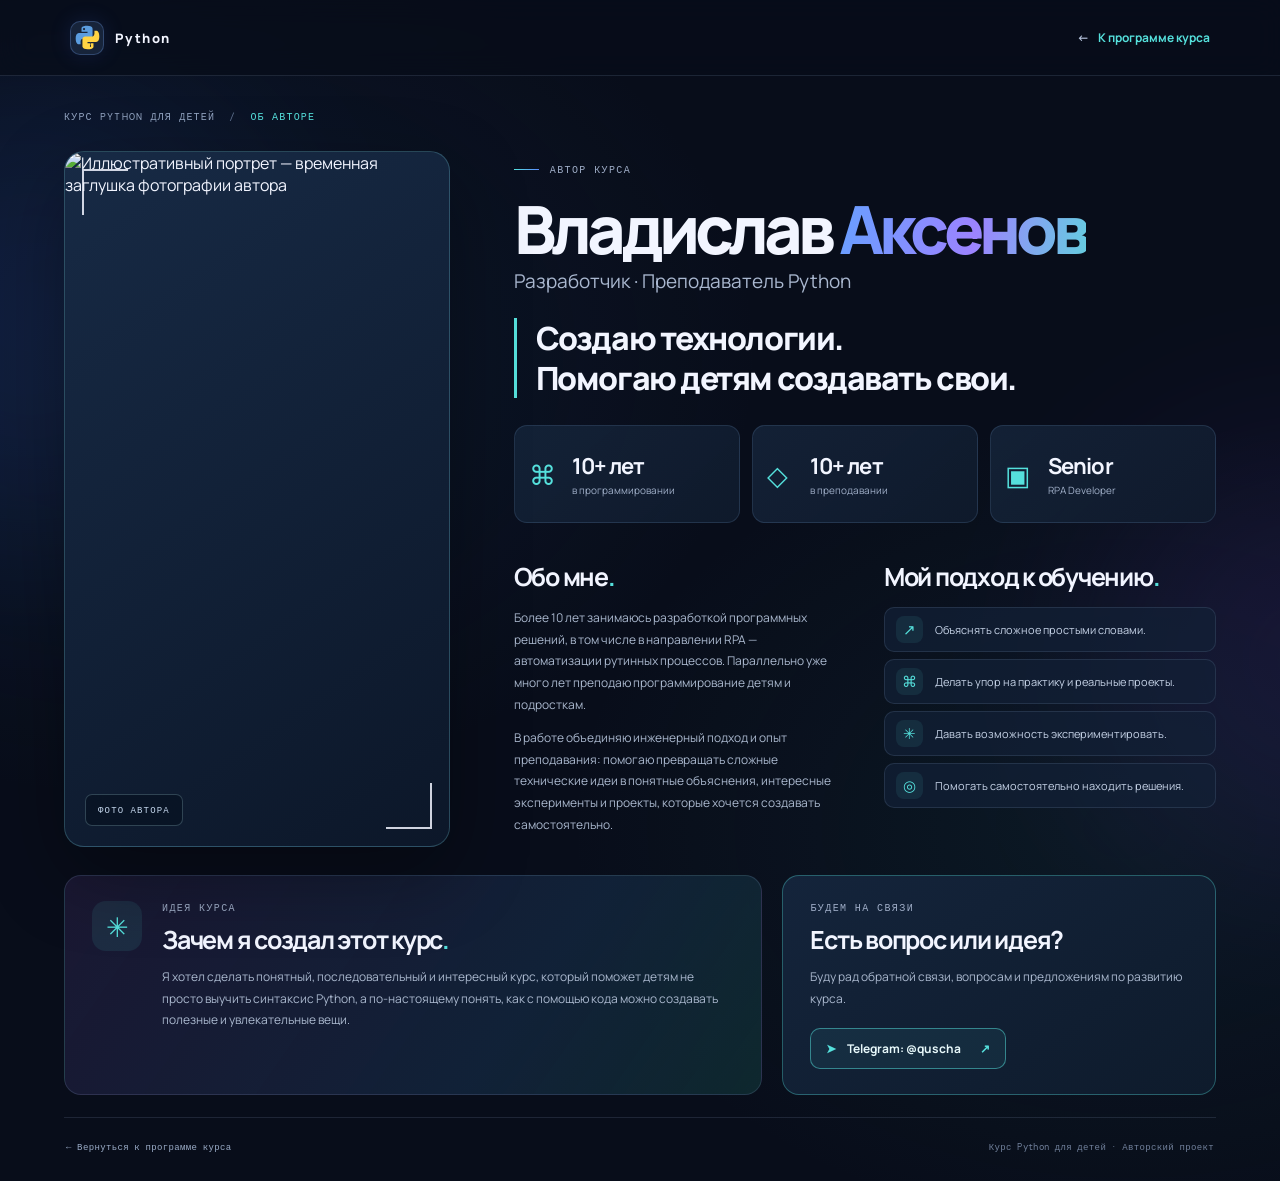
==== commit 5baf2fa9: "Use JPG file for author portrait" ====
--- a/about.html
+++ b/about.html
@@ -26,7 +26,7 @@
 
     <section class="author-hero" aria-labelledby="author-name">
       <div class="author-photo-wrap">
-        <img class="author-photo" src="assets/author-placeholder.svg" alt="Иллюстративный портрет — временная заглушка фотографии автора">
+        <img class="author-photo" src="assets/author-photo.jpg" alt="Иллюстративный портрет — временная заглушка фотографии автора">
         <div class="photo-corner photo-corner-top"></div><div class="photo-corner photo-corner-bottom"></div>
         <span class="photo-note">ФОТО АВТОРА</span>
       </div>
